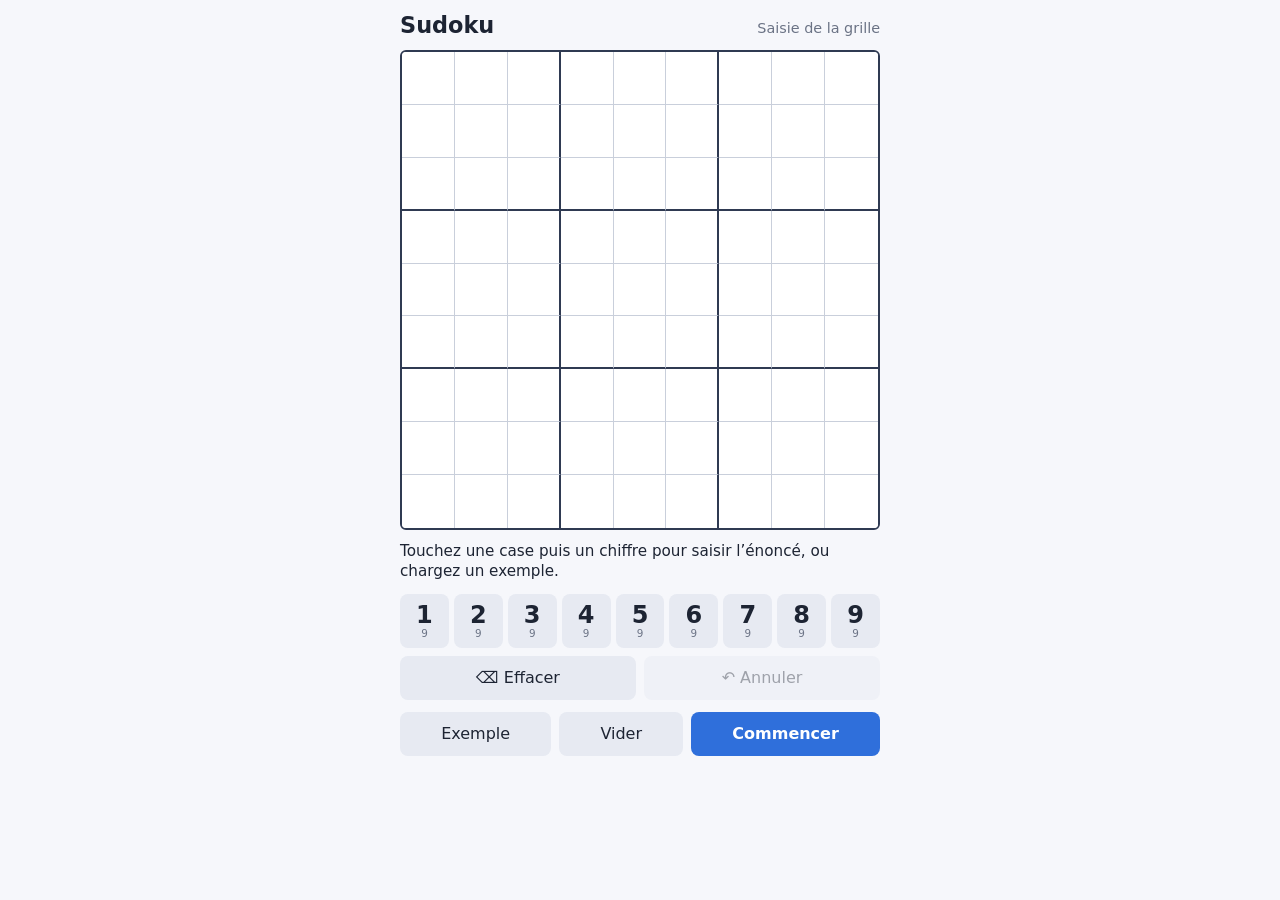
==== index.html @ 7c0bba7e "Grille de Sudoku interactive Saisie de l'énoncé, notes, candidats automatiques, vérification, indice" ====
<!doctype html>
<html lang="fr">
<head>
  <meta charset="utf-8">
  <meta name="viewport" content="width=device-width, initial-scale=1, viewport-fit=cover">
  <meta name="theme-color" content="#f6f7fb" media="(prefers-color-scheme: light)">
  <meta name="theme-color" content="#14171f" media="(prefers-color-scheme: dark)">
  <meta name="description" content="Saisissez une grille de Sudoku et faites-vous aider pour la remplir.">
  <title>Sudoku</title>
  <link rel="icon" href="icon.svg" type="image/svg+xml">
  <link rel="apple-touch-icon" href="icon.svg">
  <link rel="manifest" href="manifest.webmanifest">
  <link rel="stylesheet" href="style.css">
  <script type="module" src="app.js"></script>
</head>
<body data-mode="edit">
  <main class="app">
    <header class="header">
      <h1>Sudoku</h1>
      <span id="mode-label" class="mode-label"></span>
    </header>

    <div id="grid" class="grid" role="grid" aria-label="Grille de Sudoku"></div>

    <p id="message" class="message" aria-live="polite">
      <span id="message-text"></span>
      <button id="message-action" type="button" class="link-button" hidden></button>
    </p>

    <section class="pad" aria-label="Clavier">
      <div id="digits" class="digits"></div>
      <div class="pad-actions">
        <button id="btn-notes" type="button" class="play-only toggle" aria-pressed="false">✎ Notes</button>
        <button id="btn-erase" type="button">⌫ Effacer</button>
        <button id="btn-undo" type="button">↶ Annuler</button>
      </div>
    </section>

    <nav class="toolbar">
      <button id="btn-example" type="button" class="edit-only">Exemple</button>
      <button id="btn-clear" type="button" class="edit-only">Vider</button>
      <button id="btn-start" type="button" class="edit-only primary">Commencer</button>

      <button id="btn-hint" type="button" class="play-only primary">💡 Indice</button>
      <button id="btn-check" type="button" class="play-only">Vérifier</button>
      <button id="btn-candidates" type="button" class="play-only toggle" aria-pressed="false">Candidats</button>
      <button id="btn-edit" type="button" class="play-only">Modifier la grille</button>
    </nav>
  </main>
</body>
</html>
---- style.css ----
:root {
  --bg: #f6f7fb;
  --surface: #ffffff;
  --text: #1d2433;
  --muted: #6b7385;
  --line: #c9cfdb;
  --line-strong: #2f3a52;
  --accent: #2f6fdb;
  --accent-text: #ffffff;
  --user: #2f6fdb;
  --peer: #edf2fa;
  --same: #d4e2fb;
  --selected: #b9d0fa;
  --conflict: #d23434;
  --conflict-bg: #fde3e3;
  --hint: #ffe28a;
  --hint-unit: #fff6d6;
  --button: #e7eaf2;
  --button-hover: #dce1ec;
  color-scheme: light dark;
}

@media (prefers-color-scheme: dark) {
  :root {
    --bg: #14171f;
    --surface: #1d2230;
    --text: #e6e9f0;
    --muted: #8b93a7;
    --line: #353c4e;
    --line-strong: #8b93a7;
    --accent: #5b8ff0;
    --accent-text: #0e1220;
    --user: #7fa8f5;
    --peer: #232a3b;
    --same: #2c3a5a;
    --selected: #34528c;
    --conflict: #ff7070;
    --conflict-bg: #4a2228;
    --hint: #6b5a1c;
    --hint-unit: #2f2b1d;
    --button: #283044;
    --button-hover: #313a52;
  }
}

* {
  box-sizing: border-box;
}

html,
body {
  margin: 0;
  background: var(--bg);
  color: var(--text);
  font-family: system-ui, -apple-system, "Segoe UI", Roboto, sans-serif;
  -webkit-text-size-adjust: 100%;
}

button {
  font: inherit;
  color: inherit;
  cursor: pointer;
  touch-action: manipulation;
  -webkit-tap-highlight-color: transparent;
}

.app {
  --size: min(100vw - 32px, 480px, 58svh);
  max-width: 520px;
  margin: 0 auto;
  padding: max(12px, env(safe-area-inset-top)) 16px max(16px, env(safe-area-inset-bottom));
  display: flex;
  flex-direction: column;
  align-items: center;
  gap: 12px;
}

.header {
  width: var(--size);
  display: flex;
  align-items: baseline;
  justify-content: space-between;
}

.header h1 {
  margin: 0;
  font-size: 1.4rem;
}

.mode-label {
  color: var(--muted);
  font-size: 0.9rem;
}

/* ---------- Grille ---------- */

.grid {
  width: var(--size);
  height: var(--size);
  display: grid;
  grid-template-columns: repeat(9, 1fr);
  grid-template-rows: repeat(9, 1fr);
  border: 2px solid var(--line-strong);
  border-radius: 6px;
  overflow: hidden;
  background: var(--surface);
  user-select: none;
}

.cell {
  min-width: 0;
  min-height: 0;
  padding: 0;
  border: 0;
  border-right: 1px solid var(--line);
  border-bottom: 1px solid var(--line);
  background: var(--surface);
  color: var(--user);
  font-size: calc(var(--size) / 9 * 0.58);
  font-weight: 500;
  line-height: 1;
  display: flex;
  align-items: center;
  justify-content: center;
}

.cell:nth-child(9n) {
  border-right: 0;
}

.cell:nth-child(n + 73) {
  border-bottom: 0;
}

.cell.br {
  border-right: 2px solid var(--line-strong);
}

.cell.bb {
  border-bottom: 2px solid var(--line-strong);
}

.cell:focus-visible {
  outline: 2px solid var(--accent);
  outline-offset: -3px;
}

.cell.given {
  color: var(--text);
  font-weight: 700;
}

.cell.peer {
  background: var(--peer);
}

.cell.hint-unit {
  background: var(--hint-unit);
}

.cell.same {
  background: var(--same);
}

.cell.selected {
  background: var(--selected);
}

.cell.hint {
  background: var(--hint);
}

.cell.conflict,
.cell.wrong {
  color: var(--conflict);
}

.cell.wrong {
  background: var(--conflict-bg);
}

.notes {
  width: 100%;
  height: 100%;
  display: grid;
  grid-template-columns: repeat(3, 1fr);
  grid-template-rows: repeat(3, 1fr);
  color: var(--muted);
  font-size: calc(var(--size) / 9 * 0.26);
  font-weight: 500;
}

.notes span {
  display: flex;
  align-items: center;
  justify-content: center;
}

.notes .hl {
  color: var(--accent);
  font-weight: 800;
}

/* ---------- Message ---------- */

.message {
  width: var(--size);
  min-height: 2.6em;
  margin: 0;
  font-size: 0.95rem;
  line-height: 1.3;
}

.link-button {
  margin-left: 6px;
  padding: 2px 10px;
  border: 0;
  border-radius: 999px;
  background: var(--accent);
  color: var(--accent-text);
  font-weight: 600;
}

/* ---------- Clavier ---------- */

.pad,
.toolbar {
  width: var(--size);
}

.pad {
  display: flex;
  flex-direction: column;
  gap: 8px;
}

.digits {
  display: grid;
  grid-template-columns: repeat(9, 1fr);
  gap: 5px;
}

.digit,
.pad-actions button,
.toolbar button {
  border: 0;
  border-radius: 8px;
  background: var(--button);
}

.digit:hover,
.pad-actions button:hover,
.toolbar button:hover {
  background: var(--button-hover);
}

.digit {
  height: 54px;
  padding: 0;
  display: flex;
  flex-direction: column;
  align-items: center;
  justify-content: center;
}

.digit-value {
  font-size: 1.5rem;
  font-weight: 600;
  line-height: 1;
}

.digit-left {
  min-height: 0.9em;
  color: var(--muted);
  font-size: 0.65rem;
}

.digit.active {
  outline: 2px solid var(--accent);
  outline-offset: -2px;
}

.digit.done {
  opacity: 0.35;
}

.pad-actions {
  display: grid;
  grid-template-columns: repeat(3, 1fr);
  gap: 8px;
}

.pad-actions button,
.toolbar button {
  height: 44px;
  padding: 0 10px;
}

.toolbar {
  display: flex;
  flex-wrap: wrap;
  gap: 8px;
}

.toolbar button {
  flex: 1 1 auto;
}

button.primary {
  background: var(--accent);
  color: var(--accent-text);
  font-weight: 600;
}

button.primary:hover {
  background: var(--accent);
  filter: brightness(1.08);
}

button.toggle[aria-pressed="true"] {
  background: var(--accent);
  color: var(--accent-text);
}

button:disabled {
  opacity: 0.4;
  cursor: default;
}

body[data-mode="edit"] .play-only,
body[data-mode="play"] .edit-only {
  display: none;
}

/* En saisie, la ligne d'actions n'a que deux boutons. */
body[data-mode="edit"] .pad-actions {
  grid-template-columns: repeat(2, 1fr);
}
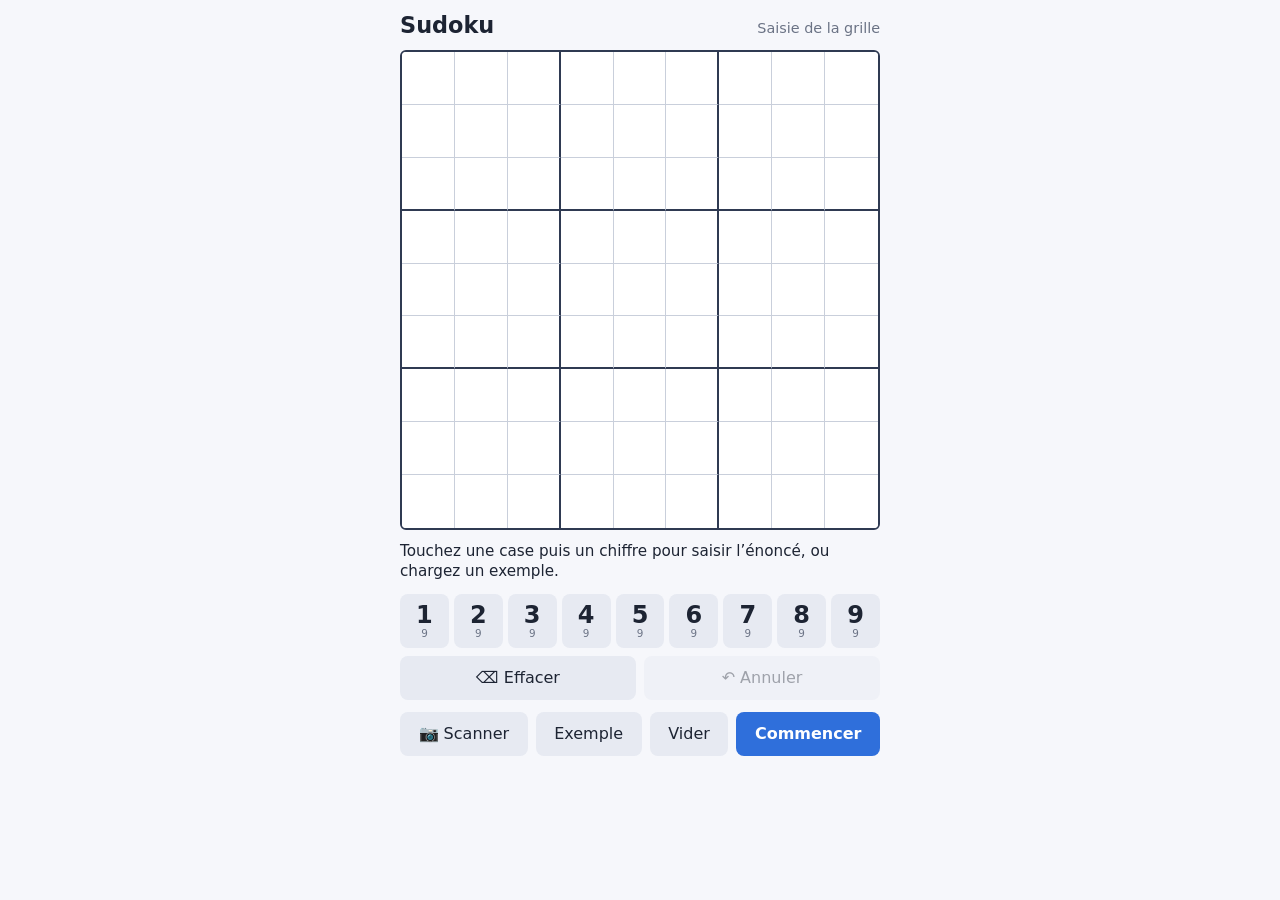
==== commit ea024fff: "Scan d'une grille avec l'appareil photo Photo ou image de la galerie, détection du cadre, ajustement" ====
--- a/index.html
+++ b/index.html
@@ -37,6 +37,7 @@
     </section>
 
     <nav class="toolbar">
+      <button id="btn-scan" type="button" class="edit-only">📷 Scanner</button>
       <button id="btn-example" type="button" class="edit-only">Exemple</button>
       <button id="btn-clear" type="button" class="edit-only">Vider</button>
       <button id="btn-start" type="button" class="edit-only primary">Commencer</button>
@@ -47,5 +48,35 @@
       <button id="btn-edit" type="button" class="play-only">Modifier la grille</button>
     </nav>
   </main>
+
+  <div id="scanner" class="scanner" role="dialog" aria-modal="true" aria-labelledby="scan-title" hidden>
+    <div class="scanner-bar">
+      <h2 id="scan-title">Scanner une grille</h2>
+      <button id="scan-cancel" type="button">Annuler</button>
+    </div>
+
+    <div id="scan-pick" class="scan-step">
+      <p>Photographiez la grille bien à plat, sans reflet, en la cadrant au plus près.</p>
+      <label class="big-button primary">
+        📷 Prendre une photo
+        <input id="scan-camera" class="visually-hidden" type="file" accept="image/*" capture="environment">
+      </label>
+      <label class="big-button">
+        🖼️ Choisir une image
+        <input id="scan-file" class="visually-hidden" type="file" accept="image/*">
+      </label>
+    </div>
+
+    <div id="scan-adjust" class="scan-step" hidden>
+      <p>Faites glisser les 4 coins sur les angles extérieurs de la grille : le quadrillage bleu doit suivre les lignes.</p>
+      <canvas id="scan-canvas" class="scan-canvas"></canvas>
+      <div class="scan-actions">
+        <button id="scan-retake" type="button">Autre photo</button>
+        <button id="scan-read" type="button" class="primary">Lire la grille</button>
+      </div>
+    </div>
+
+    <p id="scan-status" class="scan-status" aria-live="polite"></p>
+  </div>
 </body>
 </html>
--- a/style.css
+++ b/style.css
@@ -17,6 +17,8 @@
   --hint-unit: #fff6d6;
   --button: #e7eaf2;
   --button-hover: #dce1ec;
+  --uncertain: #e8890c;
+  --uncertain-bg: #fff0dc;
   color-scheme: light dark;
 }
 
@@ -40,6 +42,8 @@
     --hint-unit: #2f2b1d;
     --button: #283044;
     --button-hover: #313a52;
+    --uncertain: #f0a040;
+    --uncertain-bg: #4a3517;
   }
 }
 
@@ -336,3 +340,127 @@
 body[data-mode="edit"] .pad-actions {
   grid-template-columns: repeat(2, 1fr);
 }
+
+/* ---------- Scan ---------- */
+
+.cell.uncertain {
+  background: var(--uncertain-bg);
+  box-shadow: inset 0 0 0 2px var(--uncertain);
+}
+
+.cell.uncertain.selected {
+  background: var(--selected);
+}
+
+body.scanning {
+  overflow: hidden;
+}
+
+.scanner {
+  position: fixed;
+  inset: 0;
+  z-index: 10;
+  overflow-y: auto;
+  background: var(--bg);
+  padding: max(12px, env(safe-area-inset-top)) 16px max(16px, env(safe-area-inset-bottom));
+  display: flex;
+  flex-direction: column;
+  align-items: center;
+  gap: 12px;
+}
+
+.scanner[hidden] {
+  display: none;
+}
+
+.scanner-bar {
+  width: 100%;
+  max-width: 560px;
+  display: flex;
+  align-items: center;
+  justify-content: space-between;
+}
+
+.scanner-bar h2 {
+  margin: 0;
+  font-size: 1.2rem;
+}
+
+.scanner-bar button,
+.scan-actions button,
+.big-button {
+  border: 0;
+  border-radius: 8px;
+  background: var(--button);
+  height: 44px;
+  padding: 0 14px;
+}
+
+.scan-step {
+  width: 100%;
+  max-width: 560px;
+  display: flex;
+  flex-direction: column;
+  align-items: center;
+  gap: 12px;
+}
+
+.scan-step[hidden] {
+  display: none;
+}
+
+.scan-step p {
+  margin: 0;
+  line-height: 1.35;
+  text-align: center;
+}
+
+.big-button {
+  width: 100%;
+  height: 56px;
+  display: flex;
+  align-items: center;
+  justify-content: center;
+  font-size: 1.05rem;
+  font-weight: 600;
+  cursor: pointer;
+}
+
+.big-button.primary {
+  background: var(--accent);
+  color: var(--accent-text);
+}
+
+.big-button:focus-within {
+  outline: 2px solid var(--accent);
+  outline-offset: 2px;
+}
+
+.scan-canvas {
+  display: block;
+  border-radius: 6px;
+  touch-action: none;
+}
+
+.scan-actions {
+  width: 100%;
+  display: grid;
+  grid-template-columns: 1fr 1fr;
+  gap: 8px;
+}
+
+.scan-status {
+  min-height: 1.3em;
+  margin: 0;
+  color: var(--muted);
+}
+
+.visually-hidden {
+  position: absolute;
+  width: 1px;
+  height: 1px;
+  margin: -1px;
+  overflow: hidden;
+  clip: rect(0 0 0 0);
+  white-space: nowrap;
+}
